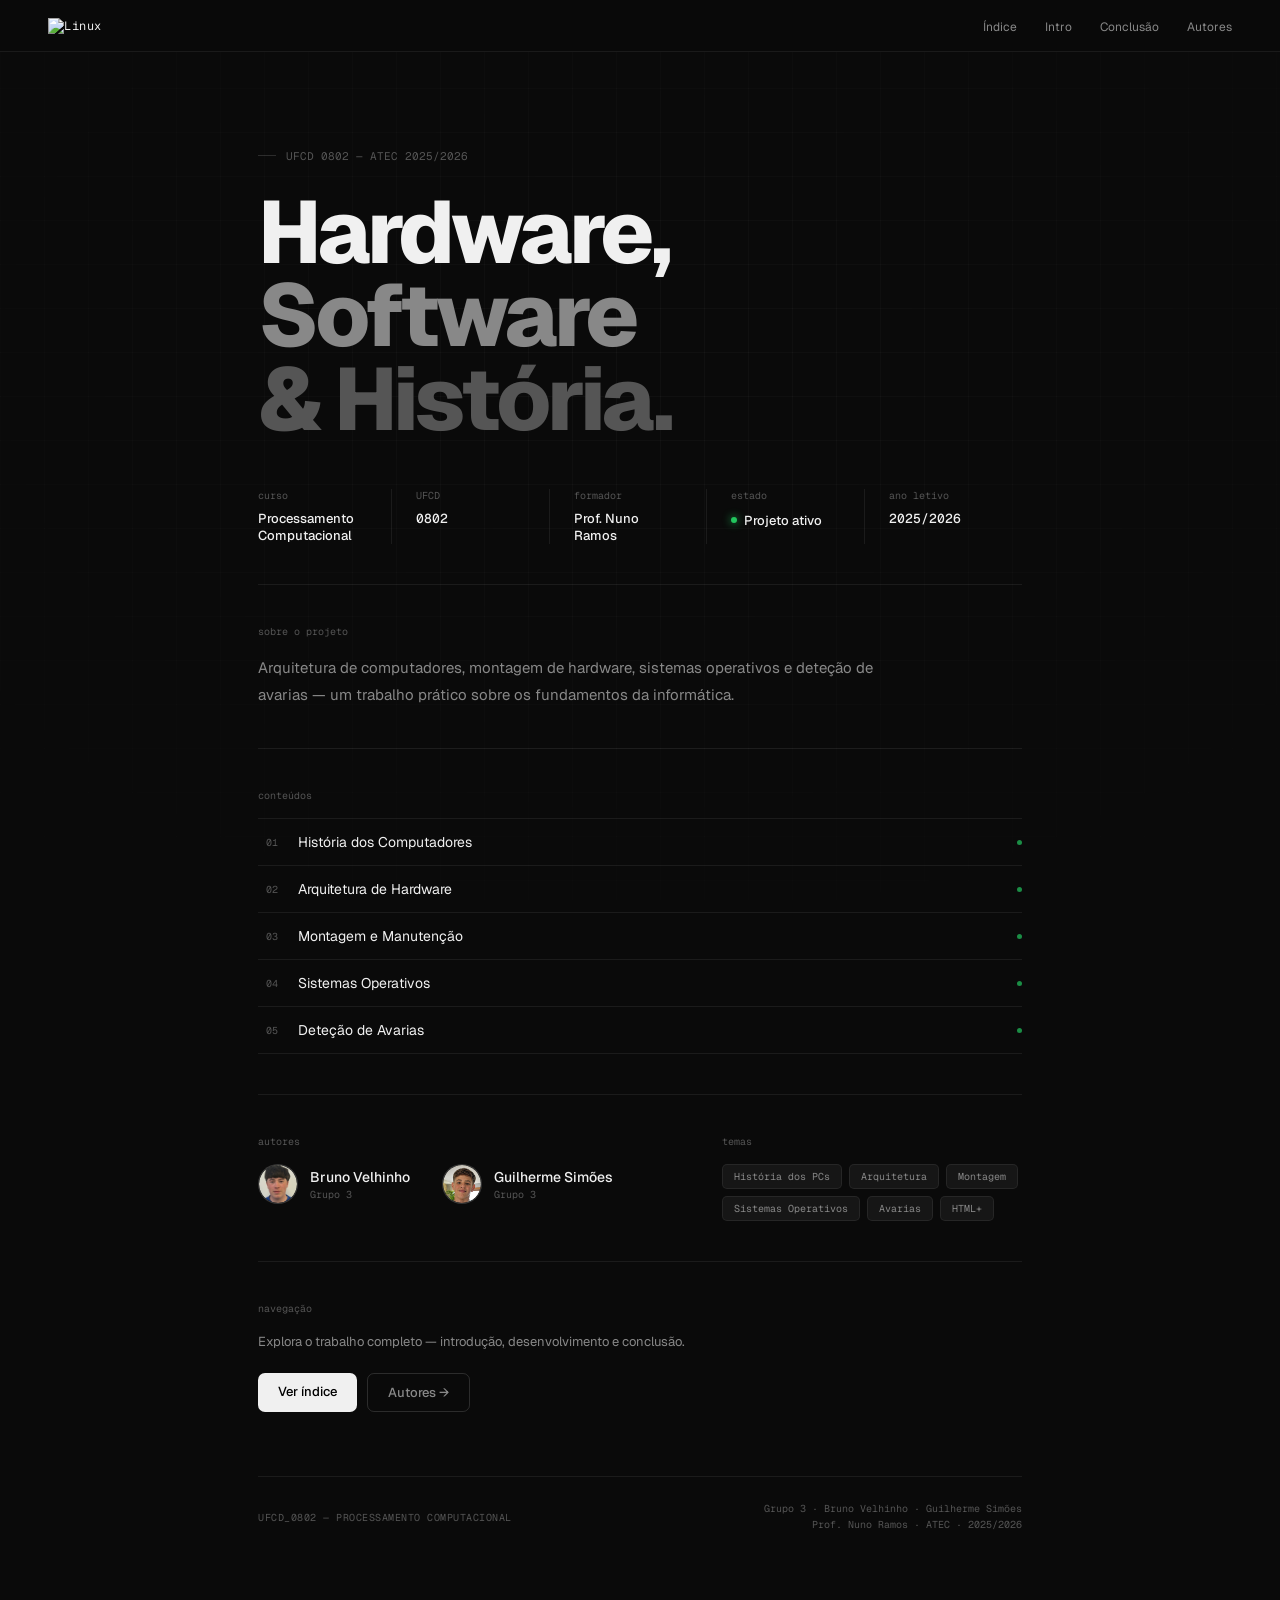
==== index.html @ 6b19f0ba "Fix image source in navigation logo" ====
<!DOCTYPE html>
<html lang="pt">
<head>
<meta charset="UTF-8" />
<meta name="viewport" content="width=device-width, initial-scale=1.0" />
<title>UFCD_0802</title>
<link rel="preconnect" href="https://fonts.googleapis.com">
<link rel="preconnect" href="https://fonts.gstatic.com" crossorigin>
<link href="https://fonts.googleapis.com/css2?family=Geist:wght@100..900&family=Geist+Mono:wght@100..900&display=swap" rel="stylesheet">
<style>
  *, *::before, *::after { box-sizing: border-box; margin: 0; padding: 0; }

  :root {
    --bg:       #0a0a0a;
    --surface:  #111111;
    --surface2: #161616;
    --border:   rgba(255,255,255,0.07);
    --border2:  rgba(255,255,255,0.14);
    --text:     #f0f0f0;
    --text2:    #888;
    --text3:    #555;
    --accent:   #f0f0f0;
    --green:    #22c55e;
    --sans:     'Geist', sans-serif;
    --mono:     'Geist Mono', monospace;
  }

  html, body { height: 100%; background: var(--bg); color: var(--text); font-family: var(--sans); }

  /* ── GRID BG ── */
  .grid-bg {
    position: fixed; inset: 0; pointer-events: none; z-index: 0;
    background-image:
      linear-gradient(var(--border) 1px, transparent 1px),
      linear-gradient(90deg, var(--border) 1px, transparent 1px);
    background-size: 44px 44px;
    mask-image: radial-gradient(ellipse 80% 80% at 50% 40%, black 10%, transparent 100%);
    opacity: .4;
  }

  /* ── NAV ── */
  nav {
    position: fixed; top: 0; left: 0; right: 0; z-index: 100;
    height: 52px;
    display: flex; align-items: center; justify-content: space-between;
    padding: 0 48px;
    border-bottom: 1px solid var(--border);
    background: rgba(10,10,10,0.85);
    backdrop-filter: blur(12px);
  }
  .nav-logo { font-family: var(--mono); font-size: 12px; color: var(--text); text-decoration: none; letter-spacing: 0.5px; }
  .nav-links { display: flex; gap: 28px; list-style: none; }
  .nav-links a { font-size: 12px; color: var(--text2); text-decoration: none; transition: color .15s; }
  .nav-links a:hover { color: var(--text); }

  /* ── PAGE WRAP ── */
  .page {
    position: relative; z-index: 1;
    max-width: 860px;
    margin: 0 auto;
    padding: 140px 48px 80px;
  }

  /* ── HERO ── */
  .hero-eyebrow {
    font-family: var(--mono); font-size: 11px; color: var(--text3);
    display: inline-flex; align-items: center; gap: 10px;
    margin-bottom: 28px;
    opacity: 0; animation: up .5s ease forwards .05s;
  }
  .hero-eyebrow::before { content: ''; width: 18px; height: 1px; background: var(--border2); display: block; }

  .hero-title {
    font-size: clamp(52px, 7vw, 88px);
    font-weight: 800;
    line-height: .95;
    letter-spacing: -4px;
    color: var(--text);
    opacity: 0; animation: up .55s ease forwards .12s;
    margin-bottom: 48px;
  }
  .hero-title .dim  { color: var(--text3); }
  .hero-title .dim2 { color: var(--text2); }

  /* ── DIVIDER ── */
  .divider {
    width: 100%;
    height: 1px;
    background: var(--border);
    margin: 40px 0;
    opacity: 0; animation: up .4s ease forwards;
  }

  /* ── META ROW ── */
  .meta-row {
    display: flex;
    gap: 0;
    opacity: 0; animation: up .5s ease forwards .22s;
  }
  .meta-item {
    flex: 1;
    padding: 0 24px;
    border-right: 1px solid var(--border);
  }
  .meta-item:first-child { padding-left: 0; }
  .meta-item:last-child  { border-right: none; }
  .meta-label { font-family: var(--mono); font-size: 10px; color: var(--text3); margin-bottom: 8px; }
  .meta-val   { font-size: 13px; color: var(--text); font-weight: 500; }
  .meta-val.mono { font-family: var(--mono); }

  .status-inline {
    display: inline-flex; align-items: center; gap: 7px;
  }
  .status-dot {
    width: 6px; height: 6px; border-radius: 50%;
    background: var(--green);
    box-shadow: 0 0 8px var(--green);
    flex-shrink: 0;
  }

  /* ── SECTION ── */
  .section {
    opacity: 0; animation: up .5s ease forwards;
  }
  .section-label {
    font-family: var(--mono); font-size: 10px; color: var(--text3);
    margin-bottom: 16px;
  }

  /* ── DESCRIPTION ── */
  .desc-text {
    font-size: 15px;
    line-height: 1.8;
    color: var(--text2);
    max-width: 640px;
  }

  /* ── CONTENT LIST ── */
  .content-list {
    display: flex;
    flex-direction: column;
    gap: 0;
  }
  .content-item {
    display: flex;
    align-items: center;
    justify-content: space-between;
    padding: 14px 0;
    border-bottom: 1px solid var(--border);
  }
  .content-item:first-child { border-top: 1px solid var(--border); }
  .content-left {
    display: flex; align-items: center; gap: 20px;
  }
  .content-num {
    font-family: var(--mono); font-size: 10px; color: var(--text3);
    width: 20px; text-align: right; flex-shrink: 0;
  }
  .content-name { font-size: 14px; color: var(--text); }
  .content-dot {
    width: 5px; height: 5px; border-radius: 50%;
    background: var(--green); opacity: .7;
  }

  /* ── AUTHORS ── */
  .authors-row {
    display: flex;
    gap: 32px;
  }
  .author-item {
    display: flex; align-items: center; gap: 12px;
  }
  .author-avatar {
    width: 40px; height: 40px; border-radius: 50%;
    background: var(--surface2); border: 1px solid var(--border2);
    display: flex; align-items: center; justify-content: center;
    font-family: var(--mono); font-size: 11px; font-weight: 700;
    color: var(--text2); flex-shrink: 0;
    overflow: hidden;
    object-fit: cover;
  }
  .author-avatar img {
    width: 100%; height: 100%; object-fit: cover; border-radius: 50%;
  }
  .author-name { font-size: 14px; font-weight: 500; color: var(--text); }
  .author-role { font-family: var(--mono); font-size: 10px; color: var(--text3); margin-top: 2px; }

  /* ── TAGS ── */
  .tags { display: flex; flex-wrap: wrap; gap: 7px; }
  .tag {
    font-family: var(--mono); font-size: 10px; color: var(--text2);
    border: 1px solid var(--border); border-radius: 5px; padding: 5px 11px;
    background: var(--surface2);
    transition: border-color .15s, color .15s;
  }
  .tag:hover { border-color: var(--border2); color: var(--text); }

  /* ── CTA ── */
  .cta-row {
    display: flex; gap: 10px; flex-wrap: wrap;
  }
  .btn-primary {
    font-family: var(--sans); font-size: 13px; font-weight: 500;
    background: var(--text); color: #000; border: none;
    padding: 10px 20px; border-radius: 7px; text-decoration: none;
    transition: opacity .15s; cursor: pointer;
    display: inline-block;
  }
  .btn-primary:hover { opacity: .85; }
  .btn-sec {
    font-family: var(--sans); font-size: 13px; font-weight: 500;
    background: transparent; color: var(--text2);
    border: 1px solid var(--border2);
    padding: 10px 20px; border-radius: 7px; text-decoration: none;
    transition: background .15s, color .15s; cursor: pointer;
    display: inline-block;
  }
  .btn-sec:hover { background: var(--surface2); color: var(--text); }

  /* ── FOOTER ── */
  footer {
    margin-top: 64px;
    padding: 24px 0;
    border-top: 1px solid var(--border);
    display: flex; justify-content: space-between; align-items: center;
    opacity: 0; animation: up .5s ease forwards .8s;
  }
  .foot-logo { font-family: var(--mono); font-size: 10px; color: var(--text3); letter-spacing: .5px; }
  .foot-meta { font-family: var(--mono); font-size: 10px; color: var(--text3); text-align: right; line-height: 1.6; }

  /* ── ANIMATION DELAYS ── */
  .da1 { animation-delay: .20s; }
  .da2 { animation-delay: .28s; }
  .da3 { animation-delay: .36s; }
  .da4 { animation-delay: .44s; }
  .da5 { animation-delay: .52s; }
  .da6 { animation-delay: .60s; }
  .da7 { animation-delay: .68s; }

  @keyframes up { from { opacity: 0; transform: translateY(14px); } to { opacity: 1; transform: none; } }

  /* ── RESPONSIVE ── */
  @media (max-width: 680px) {
    nav { padding: 0 18px; }
    .page { padding: 100px 20px 60px; }
    .meta-row { flex-direction: column; gap: 20px; }
    .meta-item { border-right: none; padding: 0; border-bottom: 1px solid var(--border); padding-bottom: 16px; }
    .meta-item:last-child { border-bottom: none; padding-bottom: 0; }
    .authors-row { flex-direction: column; gap: 16px; }
    .hero-title { letter-spacing: -2px; }
  }
</style>
</head>
<body>

<div class="grid-bg"></div>

<!-- NAV -->
<nav>
  <a href="index.html" class="nav-logo"><img src="Linuxinstaller.webp" width="24" height="24" alt="Linux" /></a>
  <ul class="nav-links">
    <li><a href="indice.html">Índice</a></li>
    <li><a href="intro.html">Intro</a></li>
    <li><a href="conclusao.html">Conclusão</a></li>
    <li><a href="autores.html">Autores</a></li>
  </ul>
</nav>

<div class="page">

  <!-- HERO -->
  <div class="hero-eyebrow">UFCD 0802 — ATEC 2025/2026</div>
  <h1 class="hero-title">
    Hardware,<br>
    <span class="dim2">Software</span><br>
    <span class="dim">&amp; História.</span>
  </h1>

  <!-- META ROW -->
  <div class="meta-row">
    <div class="meta-item">
      <div class="meta-label">curso</div>
      <div class="meta-val">Processamento Computacional</div>
    </div>
    <div class="meta-item">
      <div class="meta-label">UFCD</div>
      <div class="meta-val mono">0802</div>
    </div>
    <div class="meta-item">
      <div class="meta-label">formador</div>
      <div class="meta-val">Prof. Nuno Ramos</div>
    </div>
    <div class="meta-item">
      <div class="meta-label">estado</div>
      <div class="meta-val">
        <span class="status-inline">
          <span class="status-dot"></span>
          Projeto ativo
        </span>
      </div>
    </div>
    <div class="meta-item">
      <div class="meta-label">ano letivo</div>
      <div class="meta-val mono">2025/2026</div>
    </div>
  </div>

  <!-- DIVIDER -->
  <div class="divider da2"></div>

  <!-- SOBRE -->
  <div class="section da3">
    <div class="section-label">sobre o projeto</div>
    <p class="desc-text">Arquitetura de computadores, montagem de hardware, sistemas operativos e deteção de avarias — um trabalho prático sobre os fundamentos da informática.</p>
  </div>

  <!-- DIVIDER -->
  <div class="divider da3"></div>

  <!-- CONTEÚDOS -->
  <div class="section da4">
    <div class="section-label">conteúdos</div>
    <div class="content-list">
      <div class="content-item">
        <div class="content-left">
          <span class="content-num">01</span>
          <span class="content-name">História dos Computadores</span>
        </div>
        <div class="content-dot"></div>
      </div>
      <div class="content-item">
        <div class="content-left">
          <span class="content-num">02</span>
          <span class="content-name">Arquitetura de Hardware</span>
        </div>
        <div class="content-dot"></div>
      </div>
      <div class="content-item">
        <div class="content-left">
          <span class="content-num">03</span>
          <span class="content-name">Montagem e Manutenção</span>
        </div>
        <div class="content-dot"></div>
      </div>
      <div class="content-item">
        <div class="content-left">
          <span class="content-num">04</span>
          <span class="content-name">Sistemas Operativos</span>
        </div>
        <div class="content-dot"></div>
      </div>
      <div class="content-item">
        <div class="content-left">
          <span class="content-num">05</span>
          <span class="content-name">Deteção de Avarias</span>
        </div>
        <div class="content-dot"></div>
      </div>
    </div>
  </div>

  <!-- DIVIDER -->
  <div class="divider da4"></div>

  <!-- AUTHORS + TAGS ROW -->
  <div style="display:flex; justify-content:space-between; align-items:flex-start; flex-wrap:wrap; gap:32px;">

    <div class="section da5">
      <div class="section-label">autores</div>
      <div class="authors-row">
        <div class="author-item">
          <div class="author-avatar">
            <img src="bruno.jpg" alt="Bruno Velhinho" onerror="this.parentElement.textContent='BV'">
          </div>
          <div>
            <div class="author-name">Bruno Velhinho</div>
            <div class="author-role">Grupo 3</div>
          </div>
        </div>
        <div class="author-item">
          <div class="author-avatar">
            <img src="guilherme.png" alt="Guilherme Simões" onerror="this.parentElement.textContent='GS'">
          </div>
          <div>
            <div class="author-name">Guilherme Simões</div>
            <div class="author-role">Grupo 3</div>
          </div>
        </div>
      </div>
    </div>

    <div class="section da5" style="max-width:300px;">
      <div class="section-label">temas</div>
      <div class="tags">
        <span class="tag">História dos PCs</span>
        <span class="tag">Arquitetura</span>
        <span class="tag">Montagem</span>
        <span class="tag">Sistemas Operativos</span>
        <span class="tag">Avarias</span>
        <span class="tag">HTML+</span>
      </div>
    </div>

  </div>

  <!-- DIVIDER -->
  <div class="divider da6"></div>

  <!-- CTA -->
  <div class="section da7">
    <div class="section-label">navegação</div>
    <p style="font-size:13px; color:var(--text2); margin-bottom:20px; line-height:1.7;">
      Explora o trabalho completo — introdução, desenvolvimento e conclusão.
    </p>
    <div class="cta-row">
      <a href="indice.html" class="btn-primary">Ver índice</a>
      <a href="autores.html" class="btn-sec">Autores →</a>
    </div>
  </div>

  <!-- FOOTER -->
  <footer>
    <div class="foot-logo">UFCD_0802 — PROCESSAMENTO COMPUTACIONAL</div>
    <div class="foot-meta">Grupo 3 · Bruno Velhinho · Guilherme Simões<br>Prof. Nuno Ramos · ATEC · 2025/2026</div>
  </footer>

</div><!-- /page -->

</body>
</html>
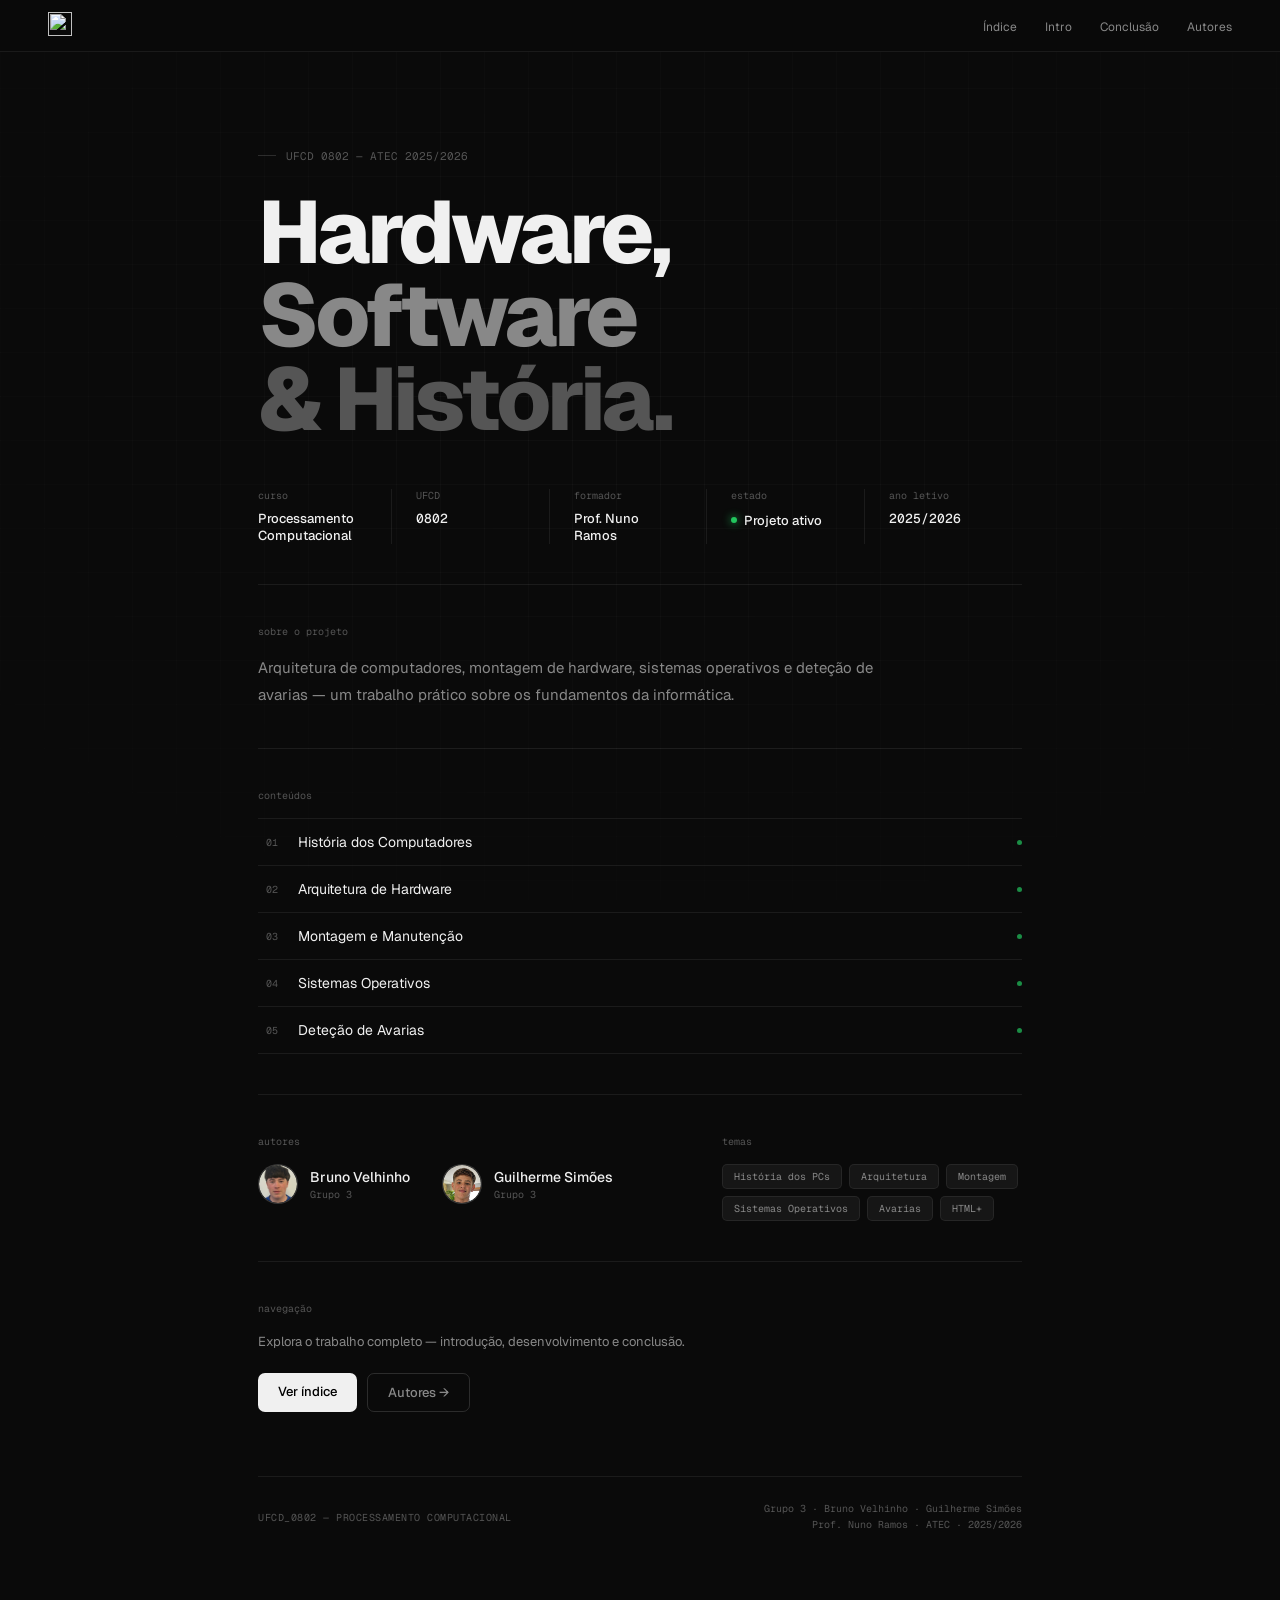
==== commit 15a03292: "Change logo image from Linuxinstaller to Llogo" ====
--- a/index.html
+++ b/index.html
@@ -257,7 +257,7 @@
 
 <!-- NAV -->
 <nav>
-  <a href="index.html" class="nav-logo"><img src="Linuxinstaller.webp" width="24" height="24" alt="Linux" /></a>
+  <a href="index.html" class="nav-logo"><img src="Llogo.svg" width="24" height="24" /></a>
   <ul class="nav-links">
     <li><a href="indice.html">Índice</a></li>
     <li><a href="intro.html">Intro</a></li>
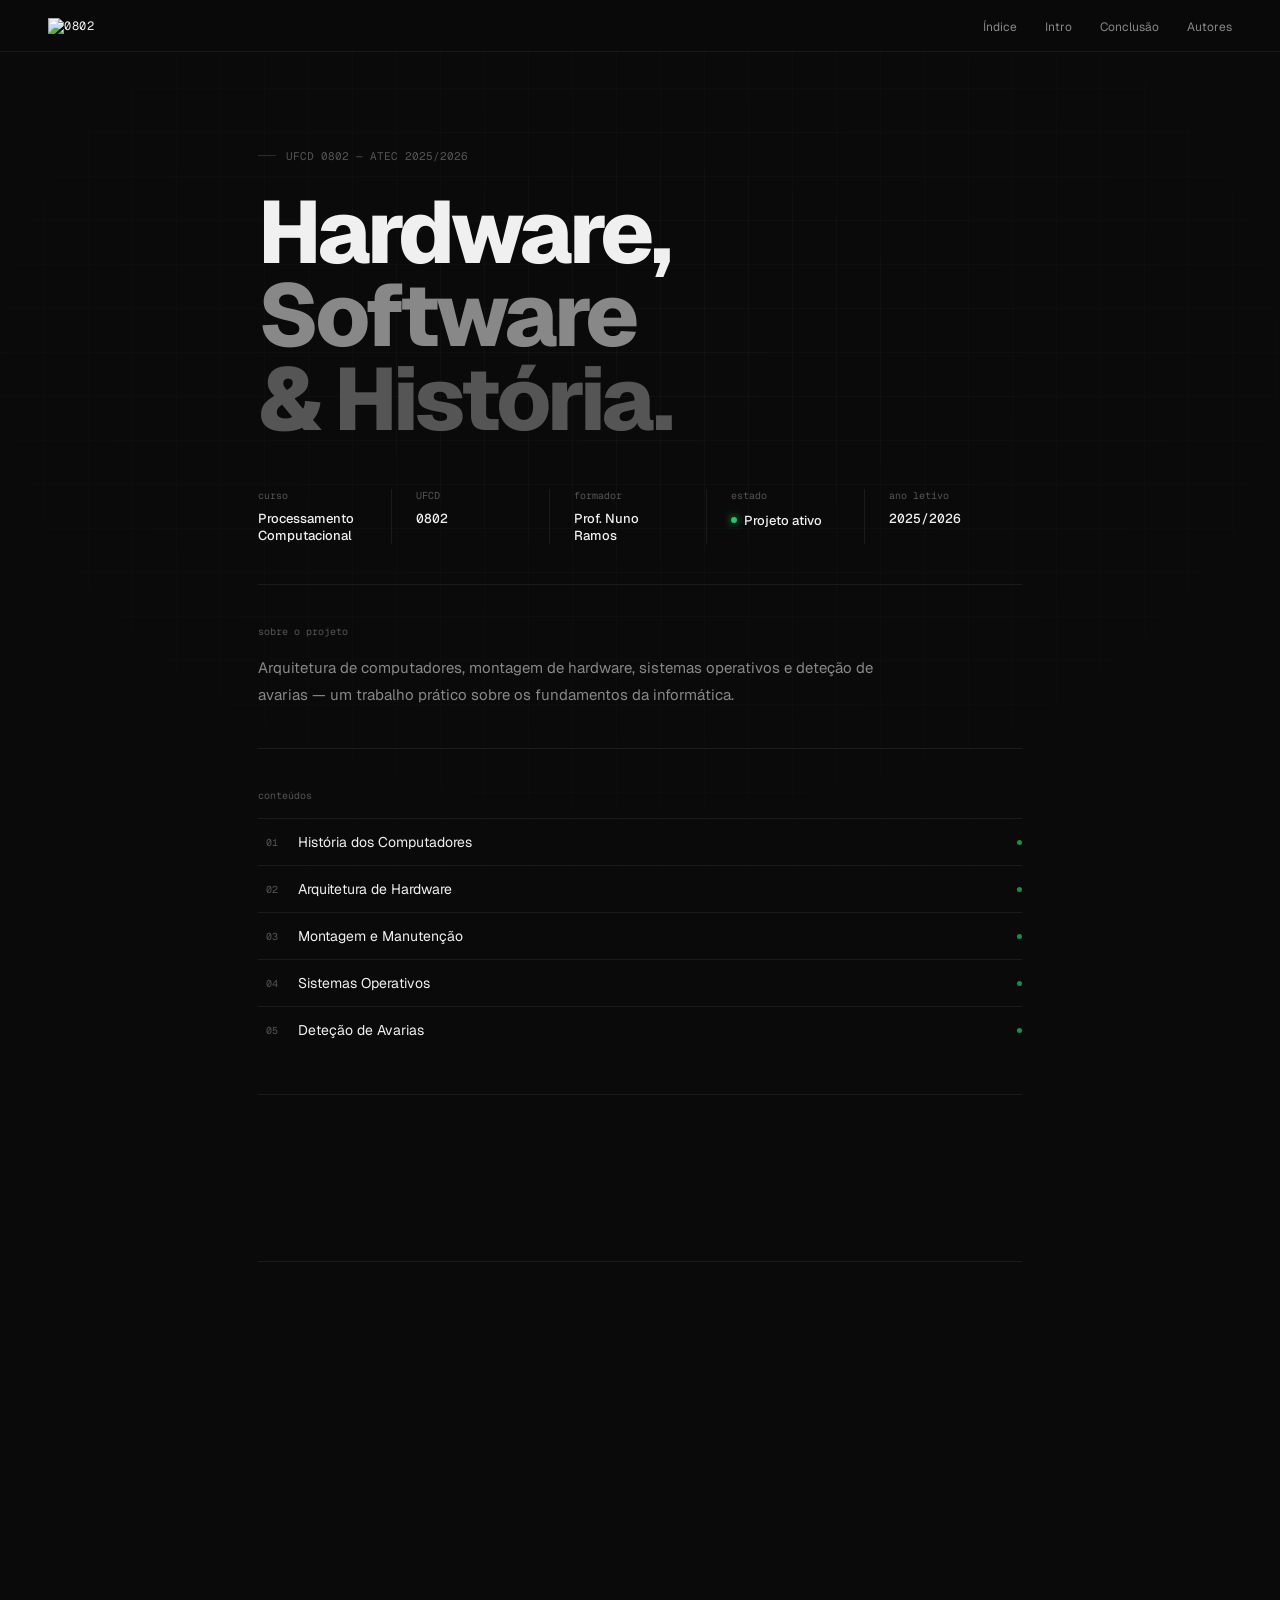
==== commit 5f5234b4: "Add alt attribute to logo image Added alt attribute to logo image for accessibility." ====
--- a/index.html
+++ b/index.html
@@ -257,7 +257,7 @@
 
 <!-- NAV -->
 <nav>
-  <a href="index.html" class="nav-logo"><img src="Llogo.svg" width="24" height="24" /></a>
+  <a href="index.html" class="nav-logo"><img src="Logo.png" width="24" height="24" alt="0802" /></a>
   <ul class="nav-links">
     <li><a href="indice.html">Índice</a></li>
     <li><a href="intro.html">Intro</a></li>
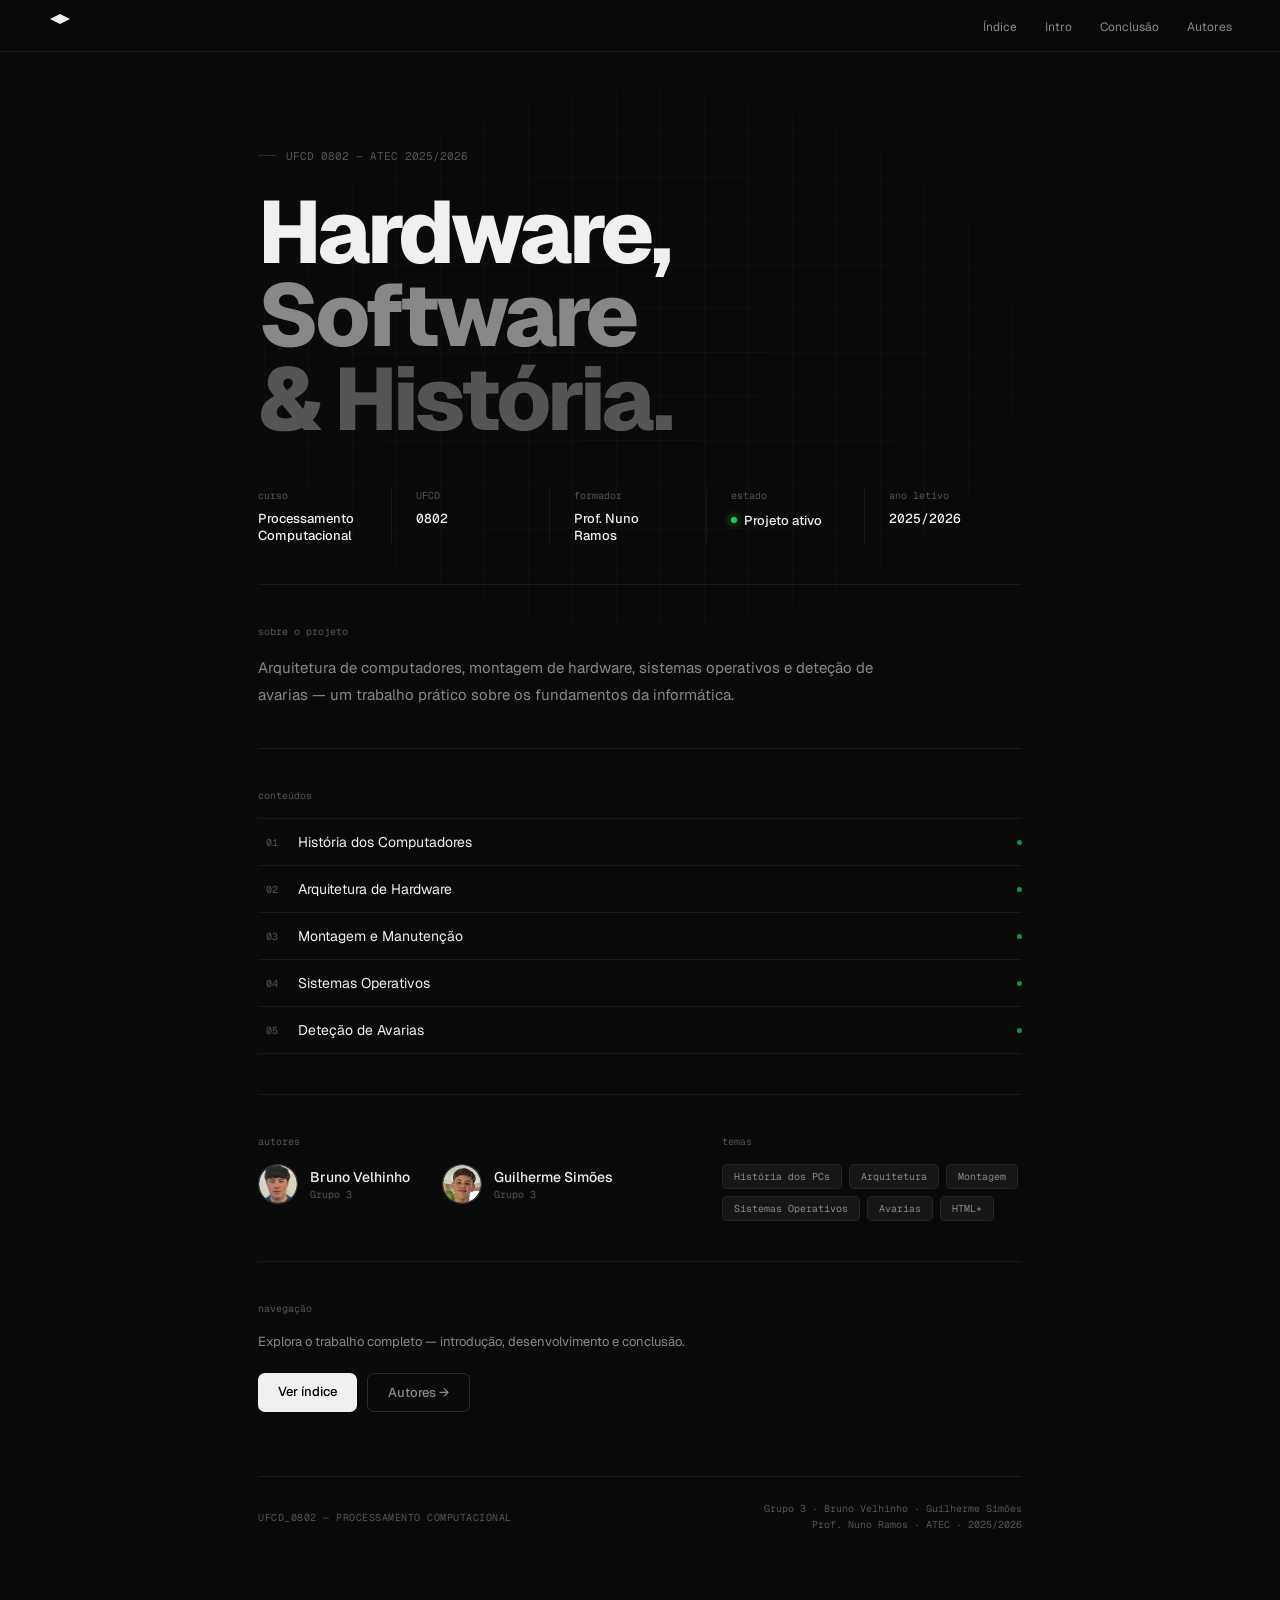
==== commit 9e6aaef4: "Replace logo image link with SVG in navigation" ====
--- a/index.html
+++ b/index.html
@@ -257,7 +257,11 @@
 
 <!-- NAV -->
 <nav>
-  <a href="index.html" class="nav-logo"><img src="Logo.png" width="24" height="24" alt="0802" /></a>
+  <a href="index.html" class="nav-logo">
+  <svg xmlns="http://www.w3.org/2000/svg" width="24" height="24" viewBox="0 0 24 24">
+  <path d="M12 2L2 7l10 5 10-5-10-5z" fill="currentColor"/>
+  </svg>
+  </a>
   <ul class="nav-links">
     <li><a href="indice.html">Índice</a></li>
     <li><a href="intro.html">Intro</a></li>
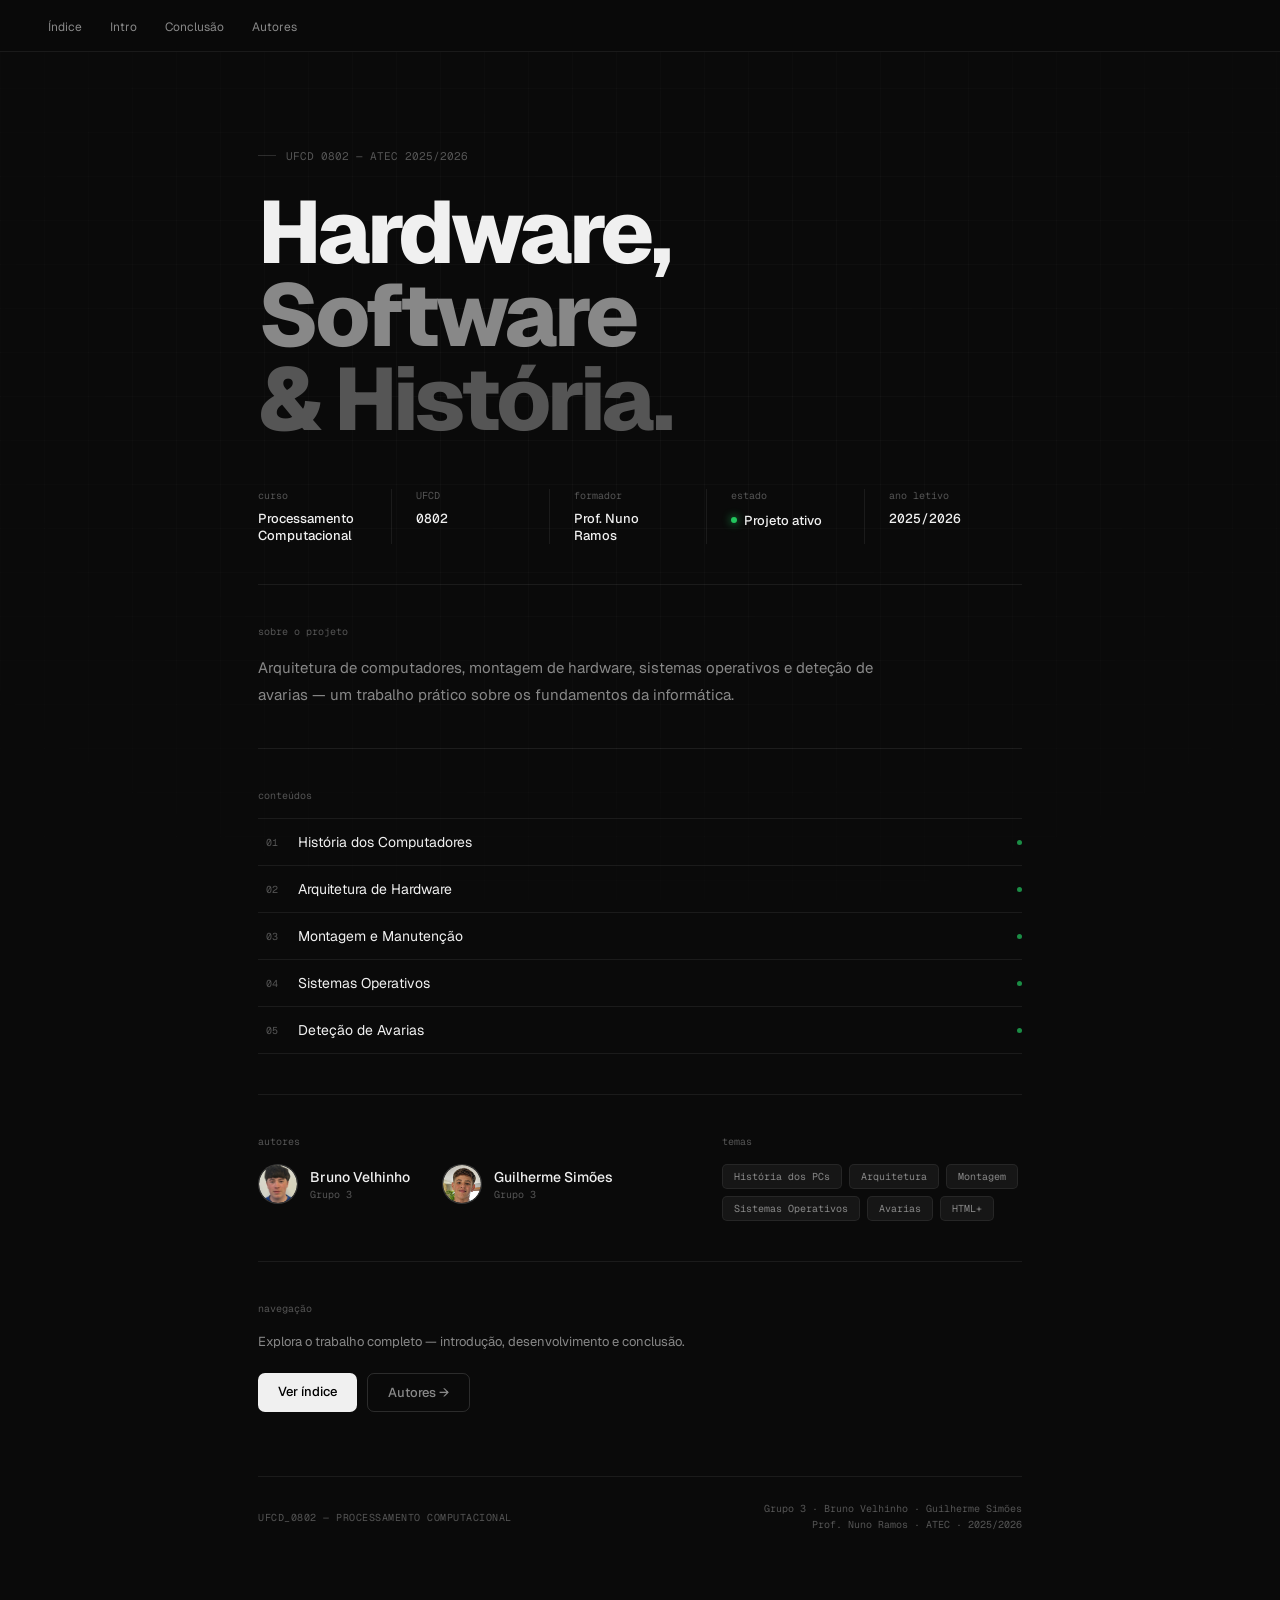
==== commit a6bdc8b0: "Update index.html" ====
--- a/index.html
+++ b/index.html
@@ -257,11 +257,6 @@
 
 <!-- NAV -->
 <nav>
-  <a href="index.html" class="nav-logo">
-  <svg xmlns="http://www.w3.org/2000/svg" width="24" height="24" viewBox="0 0 24 24">
-  <path d="M12 2L2 7l10 5 10-5-10-5z" fill="currentColor"/>
-  </svg>
-  </a>
   <ul class="nav-links">
     <li><a href="indice.html">Índice</a></li>
     <li><a href="intro.html">Intro</a></li>
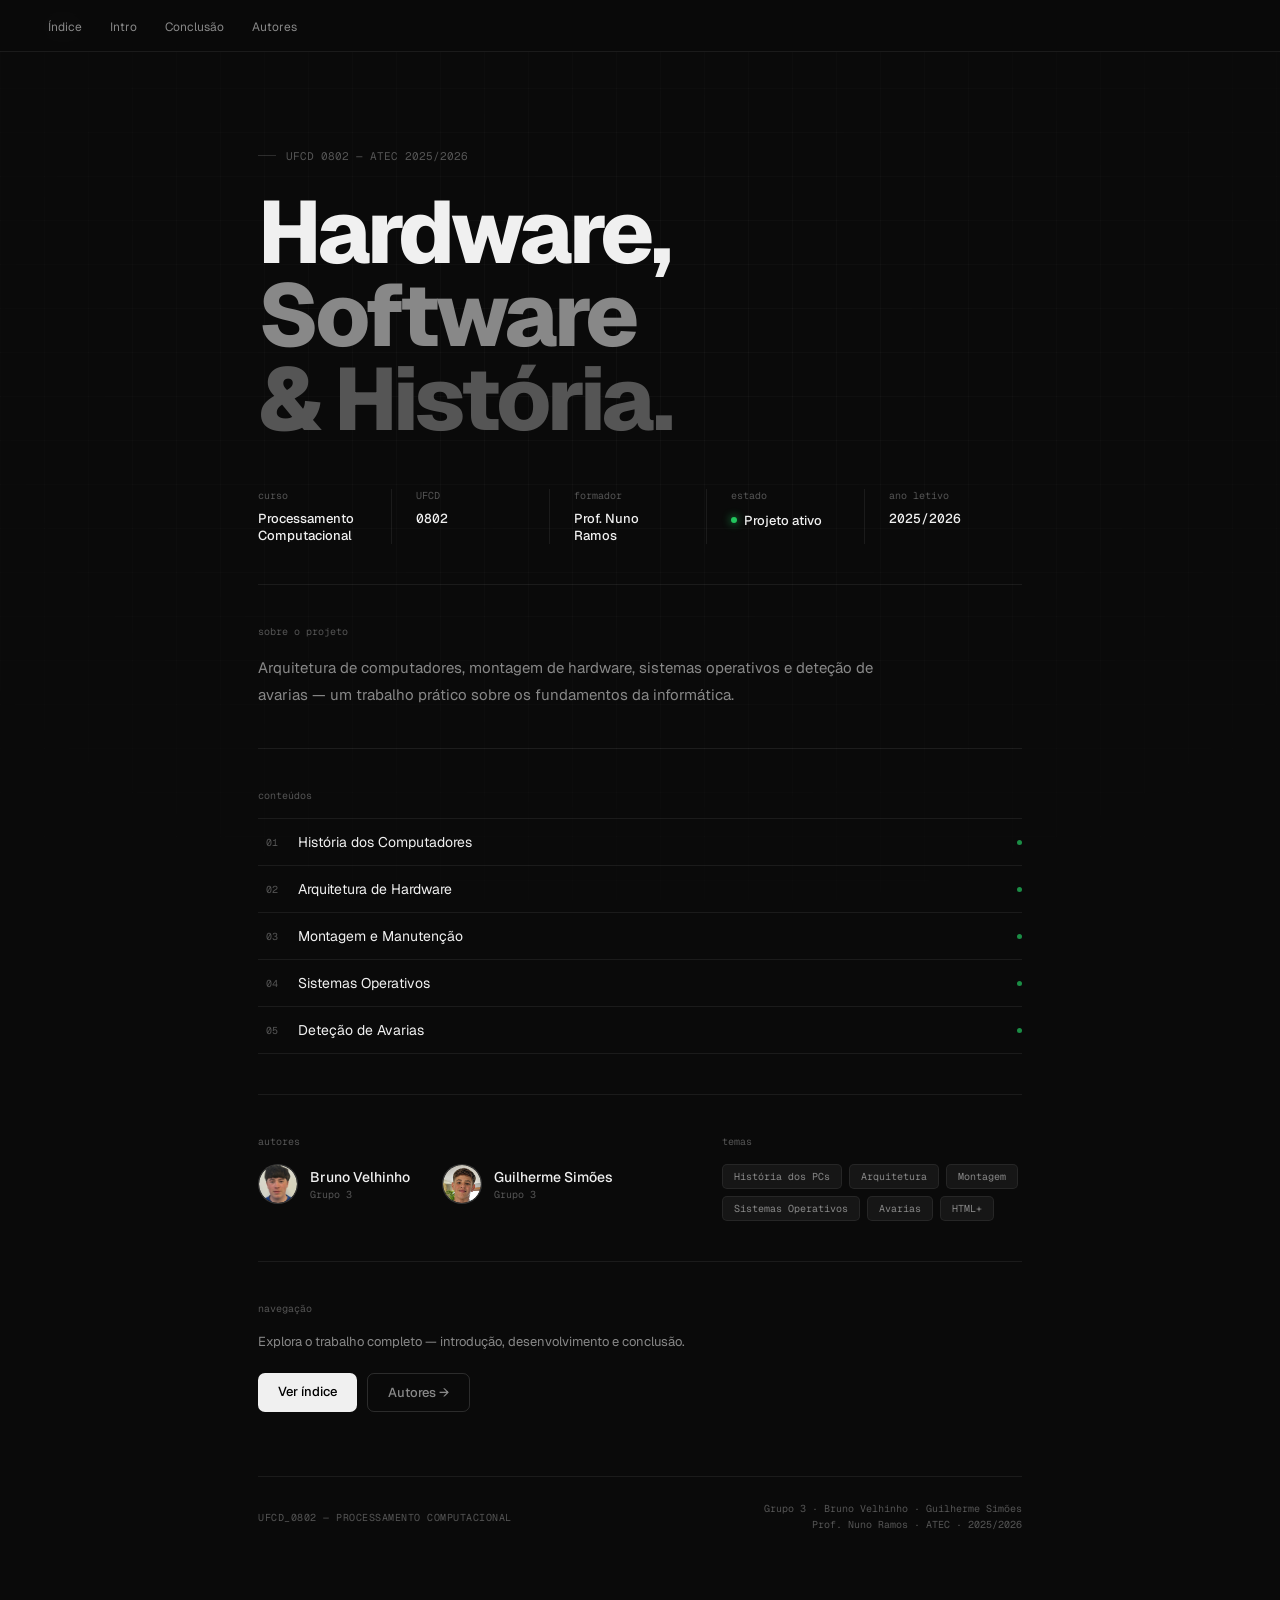
==== commit 44e0bbf1: "Update index.html" ====
--- a/index.html
+++ b/index.html
@@ -257,6 +257,11 @@
 
 <!-- NAV -->
 <nav>
+   <ul class="nav-links">
+    <li><a>0802</a></a></li>
+  </ul>
+</nav>
+<nav>
   <ul class="nav-links">
     <li><a href="indice.html">Índice</a></li>
     <li><a href="intro.html">Intro</a></li>
